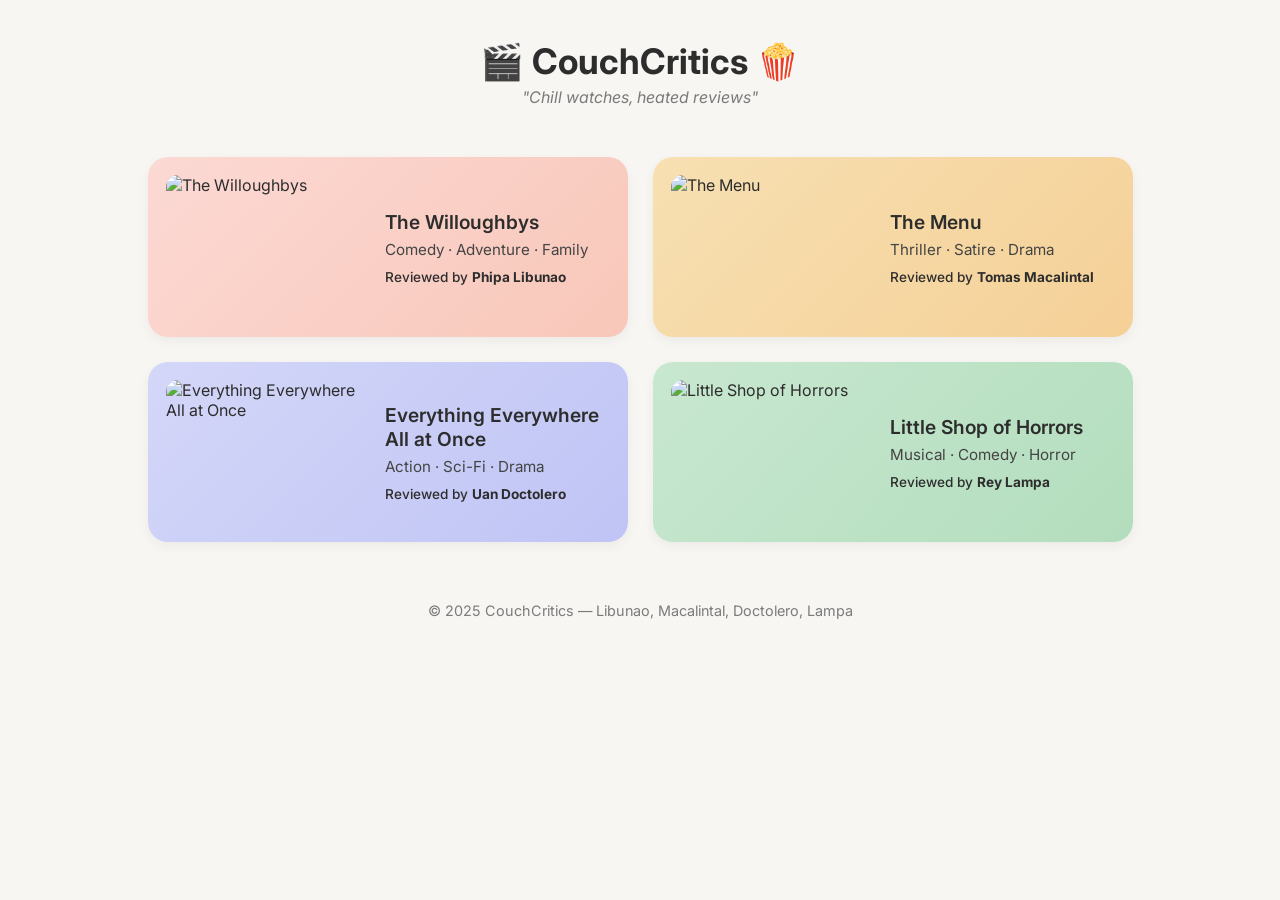
==== homepage.html @ be88d0ac "7" ====
<!DOCTYPE html>
<html lang="en">
<head>
  <meta charset="UTF-8" />
  <meta name="viewport" content="width=device-width, initial-scale=1.0" />
  <title>🎬 CouchCritics</title>
  <link rel="icon" href="https://cdn-icons-png.flaticon.com/512/685/685655.png">
  <link href="https://fonts.googleapis.com/css2?family=Inter:wght@400;600&display=swap" rel="stylesheet" />
  <style>
    * {
      margin: 0;
      padding: 0;
      box-sizing: border-box;
    }

    body {
      font-family: "Inter", sans-serif;
      background-color: #f7f6f3;
      color: #2d2d2d;
      display: flex;
      flex-direction: column;
      align-items: center;
      padding: 40px;
    }

    header {
      text-align: center;
      margin-bottom: 50px;
    }

    header h1 {
      font-size: 2.2em;
      font-weight: 700;
      display: flex;
      align-items: center;
      justify-content: center;
      gap: 8px;
    }

    header p {
      color: #7a7a7a;
      font-style: italic;
      font-size: 1em;
      margin-top: 4px;
    }

    .movie-grid {
      display: flex;
      justify-content: center;
      flex-wrap: wrap;
      gap: 25px;
      max-width: 1100px;
    }

    .movie-card {
      display: flex;
      align-items: center;
      gap: 20px;
      text-decoration: none;
      color: inherit;
      width: 480px;
      height: 180px;
      padding: 18px;
      border-radius: 20px;
      box-shadow: 0 4px 12px rgba(0, 0, 0, 0.05);
      transition: transform 0.25s ease, box-shadow 0.25s ease;
      overflow: hidden;
    }

    .movie-card:hover {
      transform: translateY(-5px);
      box-shadow: 0 8px 20px rgba(0, 0, 0, 0.08);
    }

    .movie-card img {
      height: 100%;
      width: 45%;
      object-fit: cover;
      border-radius: 12px;
    }

    .movie-info {
      flex: 1;
    }

    .movie-info h3 {
      font-size: 1.2em;
      font-weight: 600;
      margin-bottom: 6px;
    }

    .movie-info p {
      font-size: 0.95em;
      color: #444;
      margin-bottom: 10px;
    }

    .credit {
      font-size: 0.85em;
      font-weight: 500;
    }

    .willoughbys {
      background: linear-gradient(135deg, #fcd9d4, #f8c7b9);
    }

    .menu {
      background: linear-gradient(135deg, #f7e0b2, #f5d097);
    }

    .everything {
      background: linear-gradient(135deg, #d4d7f8, #bfc4f5);
    }

    .horrors {
      background: linear-gradient(135deg, #c8e8d0, #b3ddbd);
    }

    footer {
      margin-top: 60px;
      color: #7b7b7b;
      font-size: 0.9em;
      text-align: center;
    }
  </style>
</head>
<body>
  <header>
    <h1>🎬 CouchCritics 🍿</h1>
    <p>"Chill watches, heated reviews"</p>
  </header>

  <section class="movie-grid">
    <a href="public/couchcriticspml.html" class="movie-card willoughbys">
      <img src="https://cdn.vox-cdn.com/thumbor/AY4_lZI0YsclpMHlKN9tIVoPZqE=/0x0:2580x1080/1920x0/filters:focal(0x0:2580x1080):no_upscale()/cdn.vox-cdn.com/uploads/chorus_asset/file/19917882/The_Willoughbys_00_11_20_09.png" alt="The Willoughbys">
      <div class="movie-info">
        <h3>The Willoughbys</h3>
        <p>Comedy · Adventure · Family</p>
        <div class="credit">Reviewed by <strong>Phipa Libunao</strong></div>
      </div>
    </a>

    <a href="public/menu.html" class="movie-card menu">
      <img src="https://www.belloflostsouls.net/wp-content/uploads/2022/09/the-menu-movie-still.jpg" alt="The Menu">
      <div class="movie-info">
        <h3>The Menu</h3>
        <p>Thriller · Satire · Drama</p>
        <div class="credit">Reviewed by <strong>Tomas Macalintal</strong></div>
      </div>
    </a>

    <a href="public/everything.html" class="movie-card everything">
      <img src="https://m.media-amazon.com/images/M/MV5BZjM0MDFmZDctNmFjMi00MzM2LWJlYmItMzk2MTJlZDI1ZGRkXkEyXkFqcGdeQXZ3ZXNsZXk@._V1_.jpg" alt="Everything Everywhere All at Once">
      <div class="movie-info">
        <h3>Everything Everywhere All at Once</h3>
        <p>Action · Sci-Fi · Drama</p>
        <div class="credit">Reviewed by <strong>Uan Doctolero</strong></div>
      </div>
    </a>

    <a href="public/horrors.html" class="movie-card horrors">
      <img src="https://tse3.mm.bing.net/th/id/OIP.n5lQfw6DrPCLSBjGD0c8wgHaEK?cb=12&rs=1&pid=ImgDetMain&o=7&rm=3" alt="Little Shop of Horrors">
      <div class="movie-info">
        <h3>Little Shop of Horrors</h3>
        <p>Musical · Comedy · Horror</p>
        <div class="credit">Reviewed by <strong>Rey Lampa</strong></div>
      </div>
    </a>
  </section>

  <footer>© 2025 CouchCritics — Libunao, Macalintal, Doctolero, Lampa</footer>
</body>
</html>
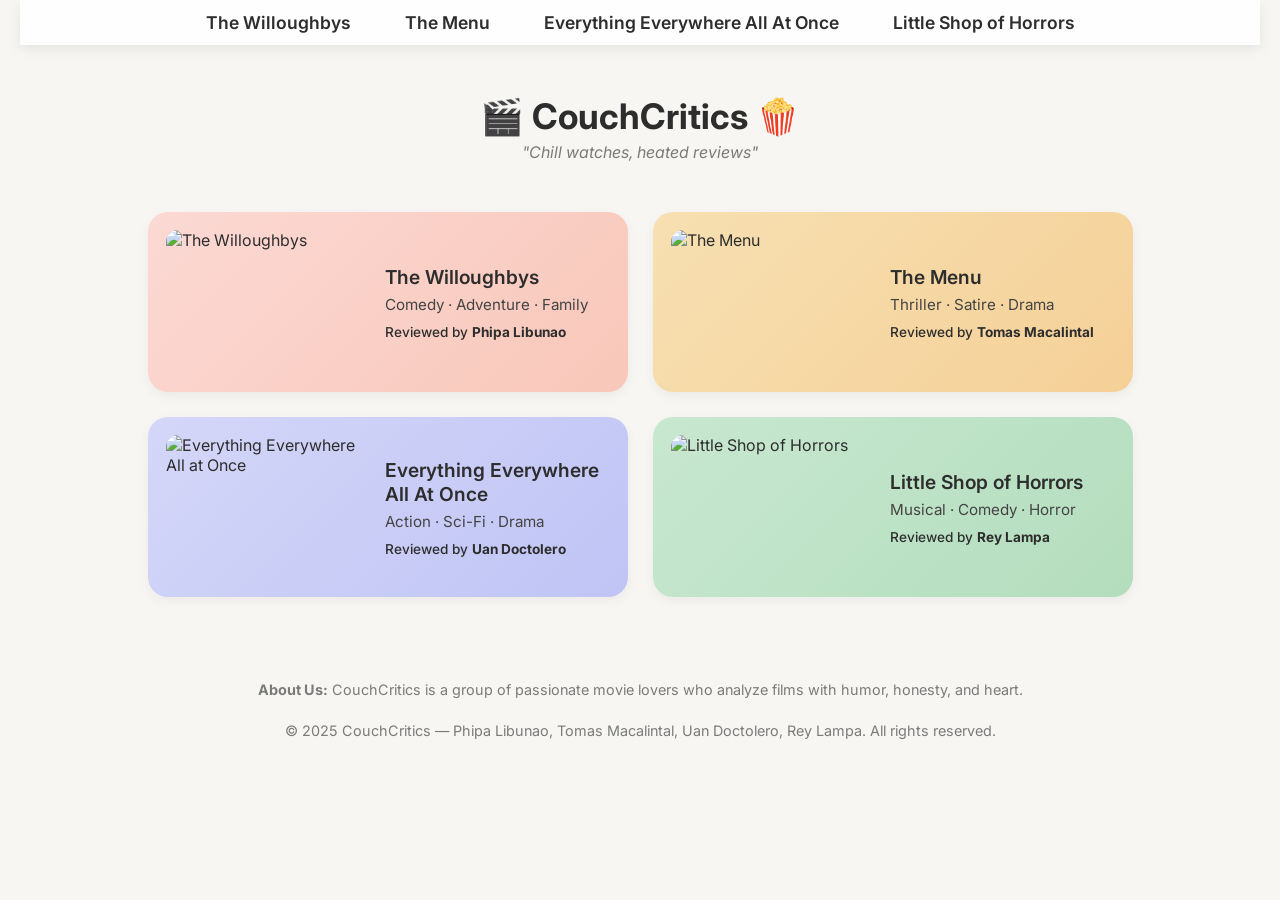
==== commit ed7345c4: "41" ====
--- a/homepage.html
+++ b/homepage.html
@@ -1,18 +1,13 @@
 <!DOCTYPE html>
 <html lang="en">
 <head>
-  <meta charset="UTF-8" />
-  <meta name="viewport" content="width=device-width, initial-scale=1.0" />
-  <title>🎬 CouchCritics</title>
-  <link rel="icon" href="https://cdn-icons-png.flaticon.com/512/685/685655.png">
-  <link href="https://fonts.googleapis.com/css2?family=Inter:wght@400;600&display=swap" rel="stylesheet" />
+  <meta charset="UTF-8">
+  <meta name="viewport" content="width=device-width, initial-scale=1.0">
+  <title>CouchCritics</title>
+  <link rel="icon" href="https://media.istockphoto.com/id/1307539279/vector/video-clapperboard-isolated-on-yellow-background-business-photography-concept.jpg" type="image/png">
+  <link href="https://fonts.googleapis.com/css2?family=Inter:wght@400;600&display=swap" rel="stylesheet">
   <style>
-    * {
-      margin: 0;
-      padding: 0;
-      box-sizing: border-box;
-    }
-
+    * { margin: 0; padding: 0; box-sizing: border-box; }
     body {
       font-family: "Inter", sans-serif;
       background-color: #f7f6f3;
@@ -20,29 +15,42 @@
       display: flex;
       flex-direction: column;
       align-items: center;
-      padding: 40px;
+      padding: 0 20px 60px;
     }
 
-    header {
-      text-align: center;
-      margin-bottom: 50px;
+    nav.navbar {
+      width: 100%;
+      background: rgba(255, 255, 255, 0.95);
+      position: sticky;
+      top: 0;
+      z-index: 1000;
+      box-shadow: 0 4px 12px rgba(0,0,0,0.08);
+    }
+    nav.navbar ul {
+      display: flex;
+      justify-content: center;
+      list-style: none;
+      padding: 12px 0;
+      gap: 30px;
+      margin: 0;
+    }
+    nav.navbar ul li a {
+      text-decoration: none;
+      color: #2d2d2d;
+      font-weight: 600;
+      font-size: 1.1em;
+      padding: 6px 12px;
+      border-radius: 12px;
+      transition: background 0.3s, color 0.3s;
+    }
+    nav.navbar ul li a:hover {
+      background: #2d2d2d;
+      color: #fff;
     }
 
-    header h1 {
-      font-size: 2.2em;
-      font-weight: 700;
-      display: flex;
-      align-items: center;
-      justify-content: center;
-      gap: 8px;
-    }
-
-    header p {
-      color: #7a7a7a;
-      font-style: italic;
-      font-size: 1em;
-      margin-top: 4px;
-    }
+    header { text-align: center; margin: 50px 0; }
+    header h1 { font-size: 2.2em; font-weight: 700; }
+    header p { color: #7a7a7a; font-style: italic; font-size: 1em; margin-top: 4px; }
 
     .movie-grid {
       display: flex;
@@ -51,7 +59,6 @@
       gap: 25px;
       max-width: 1100px;
     }
-
     .movie-card {
       display: flex;
       align-items: center;
@@ -66,72 +73,66 @@
       transition: transform 0.25s ease, box-shadow 0.25s ease;
       overflow: hidden;
     }
-
     .movie-card:hover {
       transform: translateY(-5px);
       box-shadow: 0 8px 20px rgba(0, 0, 0, 0.08);
     }
-
     .movie-card img {
       height: 100%;
       width: 45%;
       object-fit: cover;
       border-radius: 12px;
     }
+    .movie-info { flex: 1; }
+    .movie-info h3 { font-size: 1.2em; font-weight: 600; margin-bottom: 6px; }
+    .movie-info p { font-size: 0.95em; color: #444; margin-bottom: 10px; }
+    .credit { font-size: 0.85em; font-weight: 500; }
 
-    .movie-info {
-      flex: 1;
+    .willoughbys { background: linear-gradient(135deg, #fcd9d4, #f8c7b9); }
+    .menu { background: linear-gradient(135deg, #f7e0b2, #f5d097); }
+    .everything { background: linear-gradient(135deg, #d4d7f8, #bfc4f5); }
+    .horrors { background: linear-gradient(135deg, #c8e8d0, #b3ddbd); }
+
+    footer {
+      margin-top: 80px;
+      text-align: center;
+      color: #7b7b7b;
+      font-size: 0.9em;
+      line-height: 1.8;
+    }
+    footer a {
+      color: #2d2d2d;
+      text-decoration: none;
+      font-weight: 600;
+      transition: color 0.3s;
+    }
+    footer a:hover {
+      color: #555;
     }
 
-    .movie-info h3 {
-      font-size: 1.2em;
-      font-weight: 600;
-      margin-bottom: 6px;
-    }
-
-    .movie-info p {
-      font-size: 0.95em;
-      color: #444;
-      margin-bottom: 10px;
-    }
-
-    .credit {
-      font-size: 0.85em;
-      font-weight: 500;
-    }
-
-    .willoughbys {
-      background: linear-gradient(135deg, #fcd9d4, #f8c7b9);
-    }
-
-    .menu {
-      background: linear-gradient(135deg, #f7e0b2, #f5d097);
-    }
-
-    .everything {
-      background: linear-gradient(135deg, #d4d7f8, #bfc4f5);
-    }
-
-    .horrors {
-      background: linear-gradient(135deg, #c8e8d0, #b3ddbd);
-    }
-
-    footer {
-      margin-top: 60px;
-      color: #7b7b7b;
-      font-size: 0.9em;
-      text-align: center;
+    .footer-section {
+      margin-bottom: 15px;
     }
   </style>
 </head>
 <body>
+
+  <nav class="navbar">
+    <ul>
+      <li><a href="couchcriticspml.html">The Willoughbys</a></li>
+      <li><a href="https://tomasdmacalintal.github.io/CS3_2ndQtrPortfolio/public/2Q2GPotassiumMacalintal.html" target="_blank">The Menu</a></li>
+      <li><a href="https://uandoc.github.io/CS3_2ndQtrPortfolio/public/2Q1GPotassiumDoctolero.html" target="_blank">Everything Everywhere All At Once</a></li>
+      <li><a href="https://reysinz.github.io/CS3_2ndQtrPortfolio_PotassiumLampa/CouchcriticLampa.html" target="_blank">Little Shop of Horrors</a></li>
+    </ul>
+  </nav>
+
   <header>
     <h1>🎬 CouchCritics 🍿</h1>
     <p>"Chill watches, heated reviews"</p>
   </header>
 
   <section class="movie-grid">
-    <a href="public/couchcriticspml.html" class="movie-card willoughbys">
+    <a href="couchcriticspml.html" class="movie-card willoughbys">
       <img src="https://cdn.vox-cdn.com/thumbor/AY4_lZI0YsclpMHlKN9tIVoPZqE=/0x0:2580x1080/1920x0/filters:focal(0x0:2580x1080):no_upscale()/cdn.vox-cdn.com/uploads/chorus_asset/file/19917882/The_Willoughbys_00_11_20_09.png" alt="The Willoughbys">
       <div class="movie-info">
         <h3>The Willoughbys</h3>
@@ -140,7 +141,7 @@
       </div>
     </a>
 
-    <a href="public/menu.html" class="movie-card menu">
+    <a href="https://tomasdmacalintal.github.io/CS3_2ndQtrPortfolio/public/2Q2GPotassiumMacalintal.html" class="movie-card menu" target="_blank">
       <img src="https://www.belloflostsouls.net/wp-content/uploads/2022/09/the-menu-movie-still.jpg" alt="The Menu">
       <div class="movie-info">
         <h3>The Menu</h3>
@@ -149,16 +150,16 @@
       </div>
     </a>
 
-    <a href="public/everything.html" class="movie-card everything">
+    <a href="https://uandoc.github.io/CS3_2ndQtrPortfolio/public/2Q1GPotassiumDoctolero.html" class="movie-card everything" target="_blank">
       <img src="https://m.media-amazon.com/images/M/MV5BZjM0MDFmZDctNmFjMi00MzM2LWJlYmItMzk2MTJlZDI1ZGRkXkEyXkFqcGdeQXZ3ZXNsZXk@._V1_.jpg" alt="Everything Everywhere All at Once">
       <div class="movie-info">
-        <h3>Everything Everywhere All at Once</h3>
+        <h3>Everything Everywhere All At Once</h3>
         <p>Action · Sci-Fi · Drama</p>
         <div class="credit">Reviewed by <strong>Uan Doctolero</strong></div>
       </div>
     </a>
 
-    <a href="public/horrors.html" class="movie-card horrors">
+    <a href="https://reysinz.github.io/CS3_2ndQtrPortfolio_PotassiumLampa/CouchcriticLampa.html" class="movie-card horrors" target="_blank">
       <img src="https://tse3.mm.bing.net/th/id/OIP.n5lQfw6DrPCLSBjGD0c8wgHaEK?cb=12&rs=1&pid=ImgDetMain&o=7&rm=3" alt="Little Shop of Horrors">
       <div class="movie-info">
         <h3>Little Shop of Horrors</h3>
@@ -168,6 +169,10 @@
     </a>
   </section>
 
-  <footer>© 2025 CouchCritics — Libunao, Macalintal, Doctolero, Lampa</footer>
+  <footer>
+    <div class="footer-section"><strong>About Us:</strong> CouchCritics is a group of passionate movie lovers who analyze films with humor, honesty, and heart.</div>
+    <div class="footer-section">© 2025 CouchCritics — Phipa Libunao, Tomas Macalintal, Uan Doctolero, Rey Lampa. All rights reserved.</div>
+  </footer>
+
 </body>
 </html>
